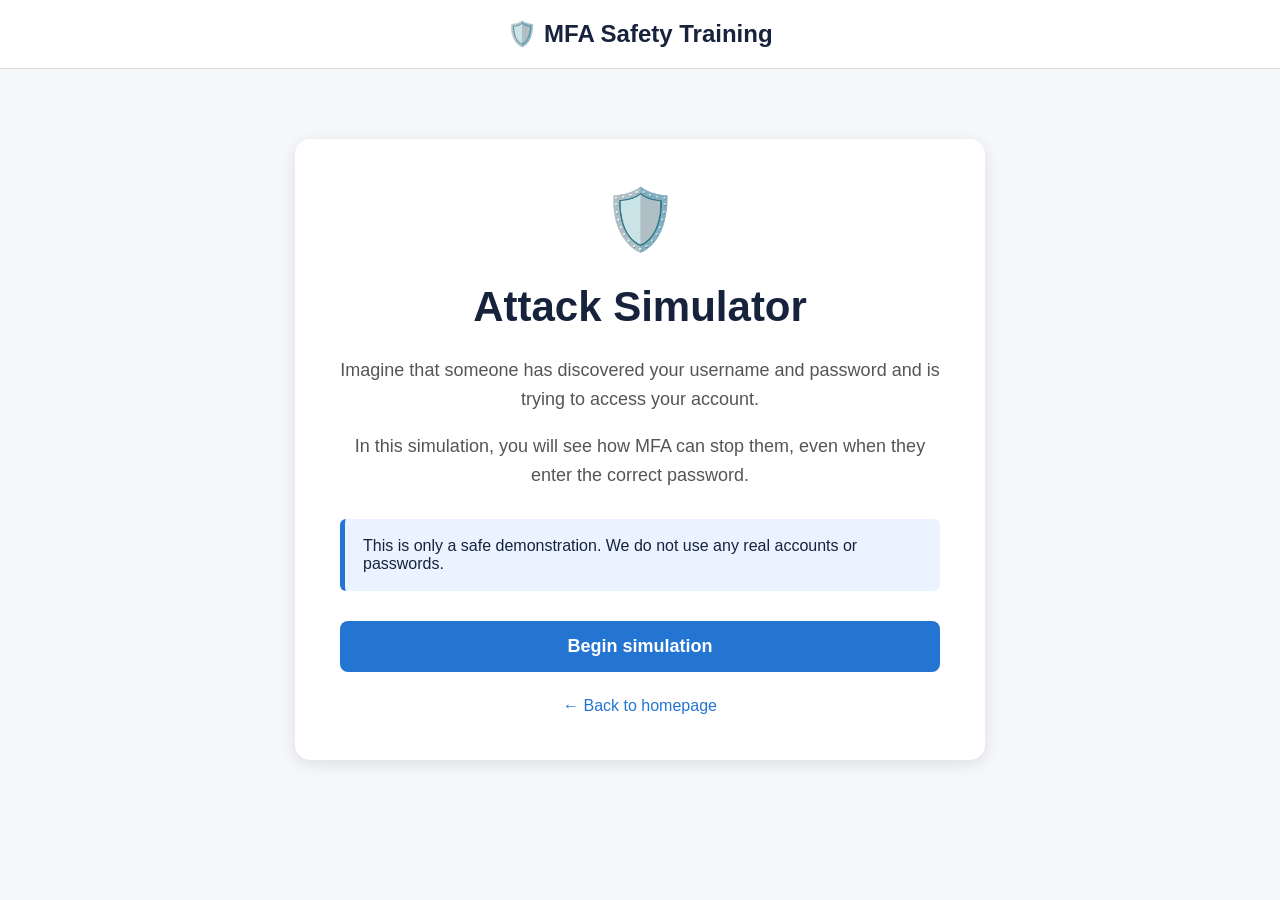
==== attack-info.html @ 6b9312c7 "first draft" ====
<!DOCTYPE html>
<html lang="en">
<head>
    <meta charset="UTF-8">
    <meta name="viewport" content="width=device-width, initial-scale=1.0">
    <title>Attack Simulator Information</title>
    <link rel="stylesheet" href="style.css">
</head>

<body>

<header>
    🛡️ MFA Safety Training
</header>

<main class="info-page">
    <div class="info-box">
        <div class="info-icon">🛡️</div>

<h1>Attack Simulator</h1>

<p>
    Imagine that someone has discovered your username and password and is trying to access your account.
</p>

<p>
    In this simulation, you will see how MFA can stop them, even when they enter the correct password.
</p>

<div class="notice">
    This is only a safe demonstration. We do not use any real accounts or passwords.
</div>

        <a href="attack-simulation.html" class="button">
            Begin simulation
        </a>

        <a href="MFA.html" class="back-link">← Back to homepage</a>
    </div>
</main>

</body>
</html>
---- style.css ----
/* Website colours */

:root {
    --background-color: #f5f7fa;
    --card-color: #ffffff;
    --main-text-color: #17233c;
    --secondary-text-color: #555555;
    --button-color: #2474d2;
    --button-hover-color: #185ba8;
    --button-text-color: #ffffff;
    --border-color: #dddddd;
    --shadow-color: rgba(0, 0, 0, 0.1);
}
body {
    margin: 0;
    font-family: Arial, sans-serif;
    background-color: var(--background-color);
    color: var(--main-text-color);
    text-align: center;
}
header {
    padding: 20px;
    background-color: var(--card-color);
    border-bottom: 1px solid var(--border-color);
    font-size: 24px;
    font-weight: bold;
}
main {
    padding: 70px 20px;
}

h1 {
    margin-bottom: 10px;
    font-size: 42px;
}
.subtitle {
    margin-bottom: 50px;
    color: var(--secondary-text-color);
    font-size: 20px;
}

.simulators {
    display: flex;
    justify-content: center;
    gap: 30px;
    flex-wrap: wrap;
}

.cards {
    display: flex;
    justify-content: center;
    align-items: stretch;
    gap: 30px;
}

.card {
    width: 330px;
    padding: 35px;
    background-color: var(--card-color);
    border-radius: 15px;
    box-shadow: 0 4px 15px var(--shadow-color);
    display: flex;
    flex-direction: column;
}

.card h2 {
    min-height: 60px;
}

.card p {
    min-height: 55px;
}

.button {
    display: block;
    margin-top: 25px;
    padding: 15px;
    background-color: var(--button-color);
    color: var(--button-text-color);
    border-radius: 8px;
    font-size: 18px;
    font-weight: bold;
    text-decoration: none;
}
.button:hover {
    background-color: var(--button-hover-color);
}
.info-page {
    display: flex;
    justify-content: center;
    padding: 70px 20px;
}

.info-box {
    width: 600px;
    padding: 45px;
    background-color: var(--card-color);
    border-radius: 15px;
    box-shadow: 0 4px 15px var(--shadow-color);
    text-align: center;
}

.info-icon {
    font-size: 60px;
}

.info-box h1 {
    color: var(--main-text-color);
    margin-bottom: 25px;
}

.info-box p {
    color: var(--secondary-text-color);
    font-size: 18px;
    line-height: 1.6;
}

.notice {
    margin: 30px 0;
    padding: 18px;
    background-color: #eaf3ff;
    border-left: 5px solid var(--button-color);
    border-radius: 6px;
    text-align: left;
}

.info-box .button {
    margin-top: 25px;
}

.back-link {
    display: block;
    margin-top: 25px;
    color: var(--button-color);
    text-decoration: none;
}

.back-link:hover {
    text-decoration: underline;
}
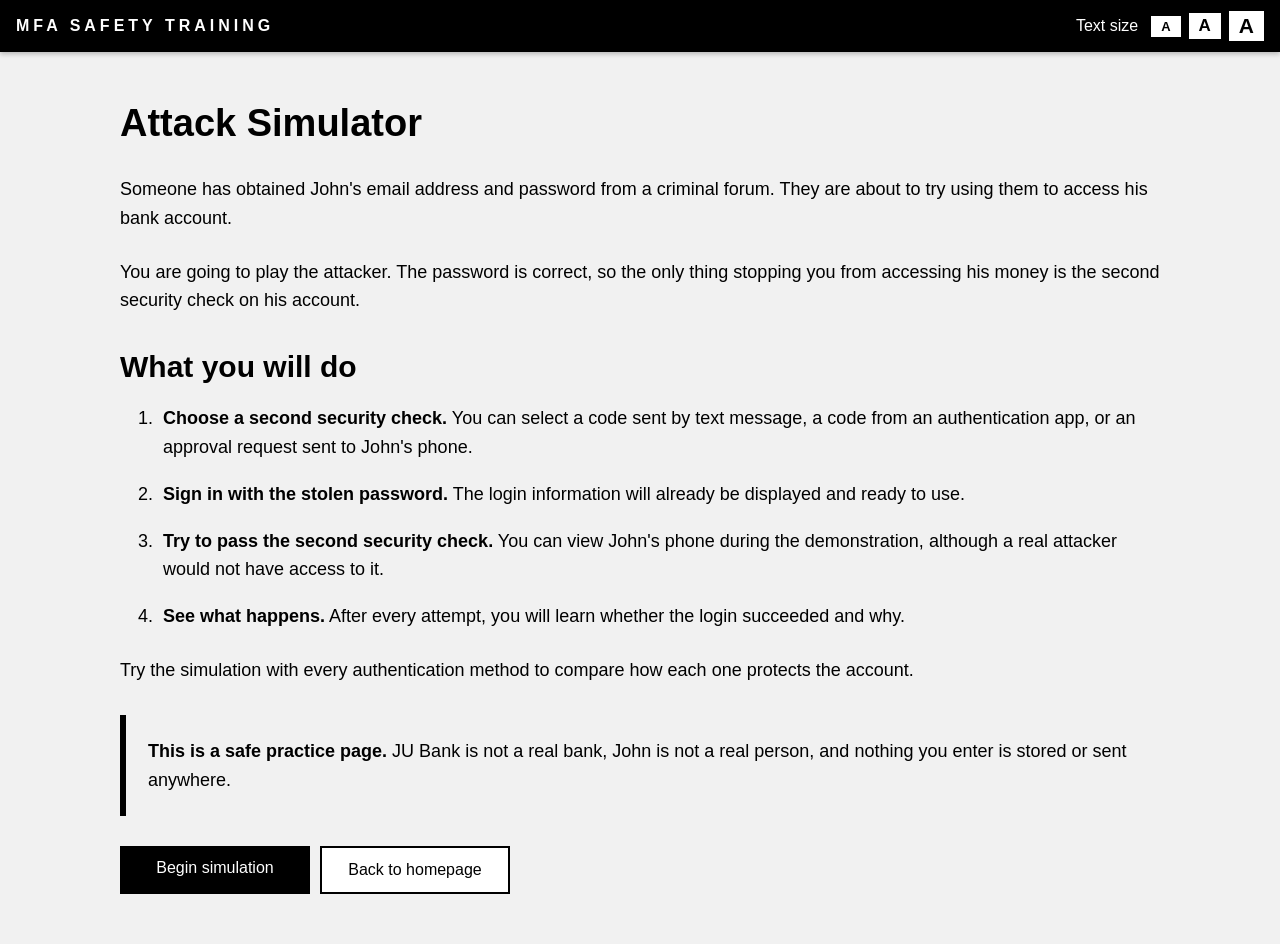
==== commit ec7070da: "second draft" ====
--- a/attack-info.html
+++ b/attack-info.html
@@ -3,41 +3,97 @@
 <head>
     <meta charset="UTF-8">
     <meta name="viewport" content="width=device-width, initial-scale=1.0">
-    <title>Attack Simulator Information</title>
+    <title>Attack Simulator</title>
     <link rel="stylesheet" href="style.css">
 </head>
-
 <body>
 
-<header>
-    🛡️ MFA Safety Training
-</header>
+    <header class="topbar">
+        <div class="website-name">
+            MFA SAFETY TRAINING
+        </div>
+        <div class="text-size">
+            <span>Text size</span>
+            <button type="button"
+                    data-text-scale="1"
+                    aria-label="Normal text">
+                A
+            </button>
+            <button type="button"
+                    data-text-scale="1.25"
+                    aria-label="Large text">
+                A
+            </button>
+            <button type="button"
+                    data-text-scale="1.5"
+                    aria-label="Extra large text">
+                A
+            </button>
+        </div>
+    </header>
 
-<main class="info-page">
-    <div class="info-box">
-        <div class="info-icon">🛡️</div>
+    <main class="info-page tutorial-page">
+        <section class="info-card">
+            <h1>Attack Simulator</h1>
+            <p>
+                Someone has obtained John's email address and password
+                from a criminal forum. They are about to try using them
+                to access his bank account.
+            </p>
 
-<h1>Attack Simulator</h1>
+            <p>
+                You are going to play the attacker. The password is correct,
+                so the only thing stopping you from accessing his money is
+                the second security check on his account.
+            </p>
+            <h2>What you will do</h2>
+            <ol class="tutorial-steps">
+                <li>
+                    <strong>Choose a second security check.</strong>
+                    You can select a code sent by text message, a code from
+                    an authentication app, or an approval request sent to
+                    John's phone.
+                </li>
 
-<p>
-    Imagine that someone has discovered your username and password and is trying to access your account.
-</p>
+                <li>
+                    <strong>Sign in with the stolen password.</strong>
+                    The login information will already be displayed and
+                    ready to use.
+                </li>
 
-<p>
-    In this simulation, you will see how MFA can stop them, even when they enter the correct password.
-</p>
+                <li>
+                    <strong>Try to pass the second security check.</strong>
+                    You can view John's phone during the demonstration,
+                    although a real attacker would not have access to it.
+                </li>
 
-<div class="notice">
-    This is only a safe demonstration. We do not use any real accounts or passwords.
-</div>
-
-        <a href="attack-simulation.html" class="button">
-            Begin simulation
-        </a>
-
-        <a href="MFA.html" class="back-link">← Back to homepage</a>
-    </div>
-</main>
-
+                <li>
+                    <strong>See what happens.</strong>
+                    After every attempt, you will learn whether the login
+                    succeeded and why.
+                </li>
+            </ol>
+            <p>
+                Try the simulation with every authentication method to
+                compare how each one protects the account.
+            </p>
+            <div class="info-message">
+                <strong>This is a safe practice page.</strong>
+                JU Bank is not a real bank, John is not a real person,
+                and nothing you enter is stored or sent anywhere.
+            </div>
+            <div class="info-actions">
+                <a href="attack-simulation.html"
+                   class="info-button">
+                    Begin simulation
+                </a>
+                <a href="MFA.html"
+                   class="info-button back-button">
+                    Back to homepage
+                </a>
+            </div>
+        </section>
+    </main>
+    <script src="accessibility.js"></script>
 </body>
 </html>
--- a/style.css
+++ b/style.css
@@ -1,140 +1,360 @@
-/* Website colours */
-
-:root {
-    --background-color: #f5f7fa;
-    --card-color: #ffffff;
-    --main-text-color: #17233c;
-    --secondary-text-color: #555555;
-    --button-color: #2474d2;
-    --button-hover-color: #185ba8;
-    --button-text-color: #ffffff;
-    --border-color: #dddddd;
-    --shadow-color: rgba(0, 0, 0, 0.1);
-}
+
+* {
+    box-sizing: border-box;
+}
+
+html {
+    font-size: 16px;
+}
+
 body {
     margin: 0;
-    font-family: Arial, sans-serif;
-    background-color: var(--background-color);
-    color: var(--main-text-color);
-    text-align: center;
-}
-header {
-    padding: 20px;
-    background-color: var(--card-color);
-    border-bottom: 1px solid var(--border-color);
+    background-color: #f1f1f1;
+    color: #000000;
+    font-family: Montserrat, Arial, sans-serif;
+}
+.topbar {
+    display: flex;
+    align-items: center;
+    justify-content: space-between;
+    min-height: 52px;
+    padding: 8px 16px;
+    color: #ffffff;
+    background-color: #000000;
+    box-shadow: 0 2px 5px rgba(0, 0, 0, 0.25);
+}
+
+.website-name {
+    font-weight: bold;
+    letter-spacing: 4px;
+}
+
+.text-size {
+    display: flex;
+    align-items: center;
+    gap: 8px;
+}
+
+.text-size span {
+    margin-right: 5px;
+}
+
+.text-size button {
+    padding: 3px 10px;
+    color: #000000;
+    background-color: #ffffff;
+    border: none;
+    font-weight: bold;
+    cursor: pointer;
+}
+
+.text-size button:hover {
+    background-color: #cccccc;
+}
+
+.text-size button[data-text-scale="1"] {
+    font-size: 13px;
+}
+
+.text-size button[data-text-scale="1.25"] {
+    font-size: 17px;
+}
+
+.text-size button[data-text-scale="1.5"] {
+    font-size: 21px;
+}
+
+.landing-page {
+    width: 100%;
+    max-width: 820px;
+    margin: 0 auto;
+    padding: 40px 16px;
+}
+
+.landing-page h1 {
+    margin: 0 0 18px;
+    font-size: 30px;
+}
+
+.landing-introduction {
+    margin: 0 0 25px;
+}
+
+.cards,
+.simulation-cards {
+    display: flex;
+    align-items: stretch;
+    gap: 20px;
+}
+
+.card,
+.simulation-card {
+    display: flex;
+    flex: 1;
+    flex-direction: column;
+    min-width: 0;
+    padding: 24px;
+    background-color: #ffffff;
+    box-shadow:
+        0 2px 5px rgba(0, 0, 0, 0.16),
+        0 2px 10px rgba(0, 0, 0, 0.12);
+}
+
+.icon,
+.card-icon {
+    margin: 0 0 18px;
+    font-size: 56px;
+    line-height: 1;
+    text-align: center;
+}
+
+.card h2,
+.simulation-card h2 {
+    min-height: 58px;
+    margin: 0 0 15px;
     font-size: 24px;
-    font-weight: bold;
-}
-main {
-    padding: 70px 20px;
-}
-
-h1 {
-    margin-bottom: 10px;
-    font-size: 42px;
-}
-.subtitle {
-    margin-bottom: 50px;
-    color: var(--secondary-text-color);
-    font-size: 20px;
-}
-
-.simulators {
-    display: flex;
-    justify-content: center;
-    gap: 30px;
-    flex-wrap: wrap;
-}
-
-.cards {
-    display: flex;
-    justify-content: center;
-    align-items: stretch;
-    gap: 30px;
-}
-
-.card {
-    width: 330px;
+}
+
+.card p,
+.simulation-card p {
+    min-height: 55px;
+    margin: 0 0 25px;
+    line-height: 1.5;
+}
+
+.button,
+.start-button {
+    display: block;
+    width: 100%;
+    margin-top: auto;
+    padding: 11px 16px;
+    color: #ffffff;
+    background-color: #000000;
+    text-align: center;
+    text-decoration: none;
+}
+
+.button:hover,
+.start-button:hover {
+    color: #000000;
+    background-color: #cccccc;
+}
+
+.info-page {
+    width: 100%;
+    max-width: 820px;
+    margin: 0 auto;
+    padding: 45px 20px;
+}
+
+.info-card {
+    max-width: 650px;
+    margin: 0 auto;
     padding: 35px;
-    background-color: var(--card-color);
-    border-radius: 15px;
-    box-shadow: 0 4px 15px var(--shadow-color);
-    display: flex;
-    flex-direction: column;
-}
-
-.card h2 {
-    min-height: 60px;
-}
-
-.card p {
-    min-height: 55px;
-}
-
-.button {
+    background-color: #ffffff;
+    box-shadow:
+        0 2px 5px rgba(0, 0, 0, 0.16),
+        0 2px 10px rgba(0, 0, 0, 0.12);
+}
+
+.info-icon {
+    margin: 0 0 20px;
+    font-size: 56px;
+    line-height: 1;
+    text-align: center;
+}
+
+.info-card h1 {
+    margin: 0 0 25px;
+    font-size: 30px;
+}
+
+.info-card p {
+    margin: 0 0 18px;
+    font-size: 16px;
+    line-height: 1.7;
+}
+
+.info-message {
+    margin: 25px 0;
+    padding: 18px;
+    background-color: #f1f1f1;
+    border-left: 5px solid #000000;
+    line-height: 1.6;
+}
+
+.info-button {
     display: block;
-    margin-top: 25px;
-    padding: 15px;
-    background-color: var(--button-color);
-    color: var(--button-text-color);
-    border-radius: 8px;
-    font-size: 18px;
-    font-weight: bold;
+    width: 100%;
+    margin-top: 16px;
+    padding: 12px;
+    color: #ffffff;
+    background-color: #000000;
+    text-align: center;
     text-decoration: none;
 }
-.button:hover {
-    background-color: var(--button-hover-color);
-}
-.info-page {
-    display: flex;
-    justify-content: center;
-    padding: 70px 20px;
-}
-
-.info-box {
-    width: 600px;
-    padding: 45px;
-    background-color: var(--card-color);
-    border-radius: 15px;
-    box-shadow: 0 4px 15px var(--shadow-color);
-    text-align: center;
-}
-
-.info-icon {
-    font-size: 60px;
-}
-
-.info-box h1 {
-    color: var(--main-text-color);
-    margin-bottom: 25px;
-}
-
-.info-box p {
-    color: var(--secondary-text-color);
+
+.info-button:hover {
+    color: #000000;
+    background-color: #cccccc;
+}
+
+.back-button {
+    color: #000000;
+    background-color: #ffffff;
+    border: 2px solid #000000;
+}
+
+.back-button:hover {
+    color: #ffffff;
+    background-color: #000000;
+}
+
+a:focus-visible,
+button:focus-visible {
+    outline: 3px solid #2474d2;
+    outline-offset: 3px;
+}
+.landing-page {
+    text-align: center;
+}
+
+.card,
+.simulation-card {
+    text-align: center;
+}
+
+.info-card {
+    text-align: center;
+}
+
+.info-message {
+    text-align: center;
+}
+/* Tutorial information-page layout */
+
+.tutorial-page {
+    max-width: 1100px;
+    padding: 50px 30px;
+}
+
+.tutorial-page .info-card {
+    max-width: none;
+    margin: 0;
+    padding: 0;
+    background-color: transparent;
+    box-shadow: none;
+    text-align: left;
+}
+
+.tutorial-page h1 {
+    margin: 0 0 30px;
+    font-size: 38px;
+}
+
+.tutorial-page h2 {
+    margin: 35px 0 20px;
+    font-size: 30px;
+}
+
+.tutorial-page p {
+    margin: 0 0 25px;
     font-size: 18px;
     line-height: 1.6;
 }
 
-.notice {
+.tutorial-steps {
+    margin: 0 0 25px;
+    padding-left: 38px;
+    font-size: 18px;
+    line-height: 1.6;
+}
+
+.tutorial-steps li {
+    margin-bottom: 18px;
+    padding-left: 5px;
+}
+
+.tutorial-page .info-message {
     margin: 30px 0;
-    padding: 18px;
-    background-color: #eaf3ff;
-    border-left: 5px solid var(--button-color);
-    border-radius: 6px;
+    padding: 22px;
+    background-color: #f1f1f1;
+    border-left: 6px solid #000000;
+    font-size: 18px;
+    line-height: 1.6;
     text-align: left;
 }
 
-.info-box .button {
-    margin-top: 25px;
-}
-
-.back-link {
-    display: block;
-    margin-top: 25px;
-    color: var(--button-color);
-    text-decoration: none;
-}
-
-.back-link:hover {
-    text-decoration: underline;
+.info-actions {
+    display: flex;
+    align-items: stretch;
+    gap: 10px;
+}
+
+.info-actions .info-button {
+    width: auto;
+    min-width: 190px;
+    margin: 0;
+    padding: 13px 20px;
+}
+
+@media (max-width: 650px) {
+    .tutorial-page {
+        padding: 30px 20px;
+    }
+
+    .tutorial-page h1 {
+        font-size: 30px;
+    }
+
+    .tutorial-page h2 {
+        font-size: 25px;
+    }
+
+    .info-actions {
+        flex-direction: column;
+    }
+
+    .info-actions .info-button {
+        width: 100%;
+    }
+}
+/* Working text-size controls */
+
+:root {
+    --text-scale: 1;
+}
+
+body {
+    font-size: calc(16px * var(--text-scale));
+}
+
+.tutorial-page h1 {
+    font-size: 2.375em;
+}
+
+.tutorial-page h2 {
+    font-size: 1.875em;
+}
+
+.tutorial-page p {
+    font-size: 1.125em;
+}
+
+.tutorial-steps {
+    font-size: 1.125em;
+}
+
+.tutorial-page .info-message {
+    font-size: 1.125em;
+}
+
+@media (max-width: 650px) {
+    .tutorial-page h1 {
+        font-size: 1.875em;
+    }
+
+    .tutorial-page h2 {
+        font-size: 1.5625em;
+    }
 }
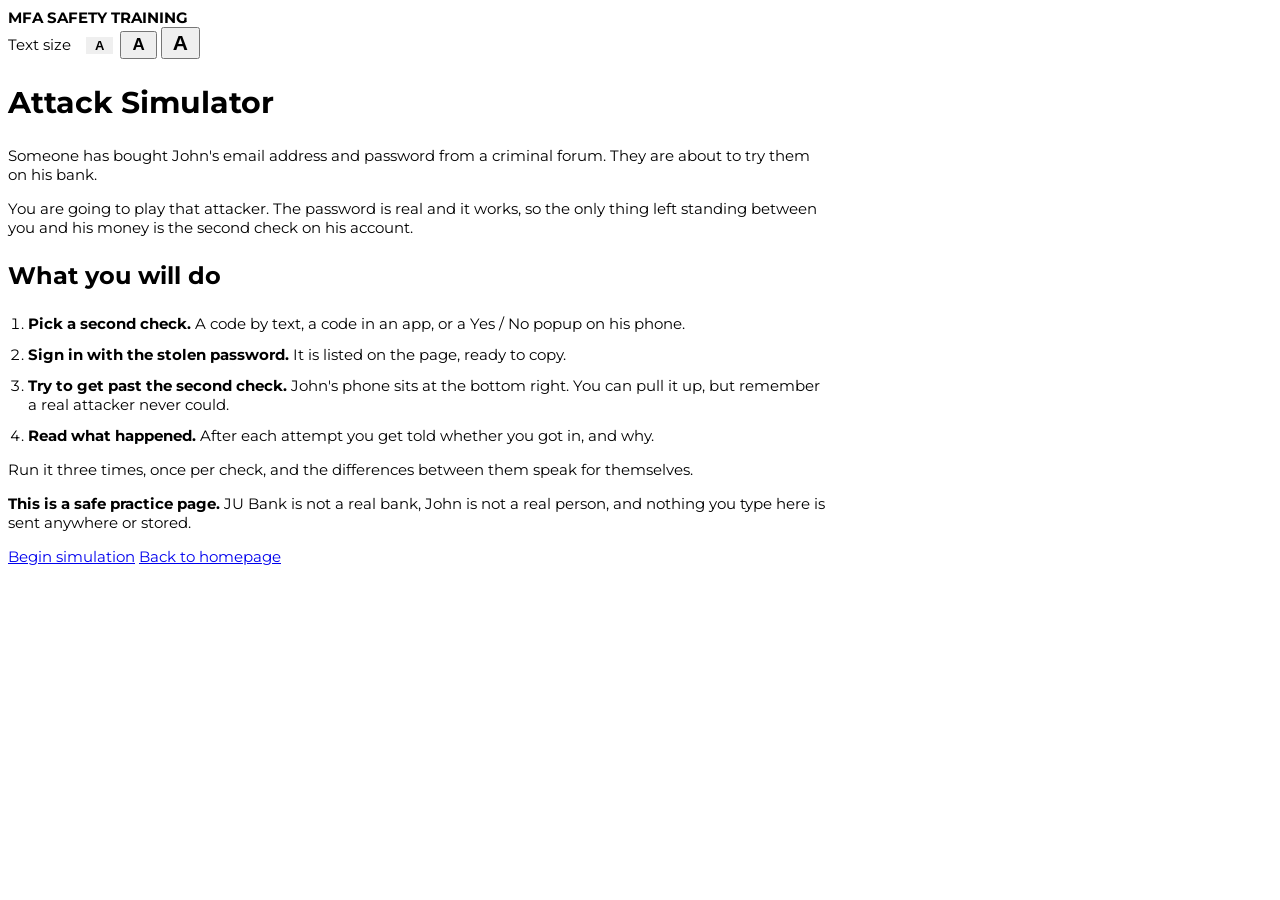
==== commit 601e7906: "add mfa fatigue" ====
--- a/attack-info.html
+++ b/attack-info.html
@@ -1,99 +1,79 @@
 <!DOCTYPE html>
 <html lang="en">
-<head>
+  <head>
     <meta charset="UTF-8">
     <meta name="viewport" content="width=device-width, initial-scale=1.0">
-    <title>Attack Simulator</title>
+    <meta http-equiv="X-UA-Compatible" content="ie=edge">
+    <title>Attack Simulator; before you start</title>
+    <link rel="stylesheet" href="w3.css">
     <link rel="stylesheet" href="style.css">
-</head>
-<body>
+  </head>
+  <body class="w3-light-grey">
+    <div class="w3-bar w3-black w3-card">
+      <span class="w3-bar-item w3-wide"><b>MFA SAFETY TRAINING</b></span>
 
-    <header class="topbar">
-        <div class="website-name">
-            MFA SAFETY TRAINING
-        </div>
-        <div class="text-size">
-            <span>Text size</span>
-            <button type="button"
-                    data-text-scale="1"
-                    aria-label="Normal text">
-                A
-            </button>
-            <button type="button"
-                    data-text-scale="1.25"
-                    aria-label="Large text">
-                A
-            </button>
-            <button type="button"
-                    data-text-scale="1.5"
-                    aria-label="Extra large text">
-                A
-            </button>
-        </div>
-    </header>
+      <div class="w3-bar-item w3-right text-size">
+        <span>Text size</span>
+        <button type="button" class="w3-button w3-white" data-text-scale="1"
+                aria-pressed="true" aria-label="Normal text">A</button>
+        <button type="button" class="w3-button w3-white" data-text-scale="1.25"
+                aria-pressed="false" aria-label="Large text">A</button>
+        <button type="button" class="w3-button w3-white" data-text-scale="1.5"
+                aria-pressed="false" aria-label="Extra large text">A</button>
+      </div>
+    </div>
 
-    <main class="info-page tutorial-page">
-        <section class="info-card">
-            <h1>Attack Simulator</h1>
-            <p>
-                Someone has obtained John's email address and password
-                from a criminal forum. They are about to try using them
-                to access his bank account.
-            </p>
+    <div class="w3-content w3-container w3-padding-32" style="max-width:820px">
+      <h2><b>Attack Simulator</b></h2>
 
-            <p>
-                You are going to play the attacker. The password is correct,
-                so the only thing stopping you from accessing his money is
-                the second security check on his account.
-            </p>
-            <h2>What you will do</h2>
-            <ol class="tutorial-steps">
-                <li>
-                    <strong>Choose a second security check.</strong>
-                    You can select a code sent by text message, a code from
-                    an authentication app, or an approval request sent to
-                    John's phone.
-                </li>
+      <p>
+        Someone has bought John's email address and password from a criminal forum. They are
+        about to try them on his bank.
+      </p>
 
-                <li>
-                    <strong>Sign in with the stolen password.</strong>
-                    The login information will already be displayed and
-                    ready to use.
-                </li>
+      <p>
+        You are going to play that attacker. The password is real and it works, so the only
+        thing left standing between you and his money is the second check on his account.
+      </p>
 
-                <li>
-                    <strong>Try to pass the second security check.</strong>
-                    You can view John's phone during the demonstration,
-                    although a real attacker would not have access to it.
-                </li>
+      <h3><b>What you will do</b></h3>
 
-                <li>
-                    <strong>See what happens.</strong>
-                    After every attempt, you will learn whether the login
-                    succeeded and why.
-                </li>
-            </ol>
-            <p>
-                Try the simulation with every authentication method to
-                compare how each one protects the account.
-            </p>
-            <div class="info-message">
-                <strong>This is a safe practice page.</strong>
-                JU Bank is not a real bank, John is not a real person,
-                and nothing you enter is stored or sent anywhere.
-            </div>
-            <div class="info-actions">
-                <a href="attack-simulation.html"
-                   class="info-button">
-                    Begin simulation
-                </a>
-                <a href="MFA.html"
-                   class="info-button back-button">
-                    Back to homepage
-                </a>
-            </div>
-        </section>
-    </main>
+      <ol class="tutorial-steps">
+        <li>
+          <b>Pick a second check.</b>
+          A code by text, a code in an app, or a Yes / No popup on his phone.
+        </li>
+        <li>
+          <b>Sign in with the stolen password.</b>
+          It is listed on the page, ready to copy.
+        </li>
+        <li>
+          <b>Try to get past the second check.</b>
+          John's phone sits at the bottom right. You can pull it up, but remember a real
+          attacker never could.
+        </li>
+        <li>
+          <b>Read what happened.</b>
+          After each attempt you get told whether you got in, and why.
+        </li>
+      </ol>
+
+      <p>Run it three times, once per check, and the differences between them speak for themselves.</p>
+
+      <div class="w3-panel w3-light-grey w3-leftbar w3-border-black w3-padding">
+        <p>
+          <b>This is a safe practice page.</b>
+          JU Bank is not a real bank, John is not a real person, and nothing you type here is
+          sent anywhere or stored.
+        </p>
+      </div>
+
+      <p>
+        <a class="w3-button w3-black" href="attack-simulator.html">Begin simulation</a>
+        <a class="w3-button w3-white w3-border" href="MFA.html">Back to homepage</a>
+      </p>
+    </div>
+
     <script src="accessibility.js"></script>
-</body>
-</html>+  </body>
+</html>
--- a/style.css
+++ b/style.css
@@ -1,360 +1,736 @@
-
-* {
-    box-sizing: border-box;
-}
-
-html {
-    font-size: 16px;
+@font-face {
+  font-family: "Montserrat";
+  font-style: normal;
+  font-weight: 400 700;
+  font-display: swap;
+  src: url(montserrat-latin.woff2) format("woff2");
+}
+
+body, h1, h2, h3, h4, h5, h6 {
+  font-family: "Montserrat", sans-serif;
+}
+
+.laptop,
+.smartphone {
+  box-sizing: content-box;
+}
+
+.sim-cards {
+  display: flex;
+  gap: 20px;
+  flex-wrap: wrap;
+  margin-top: 24px;
+}
+
+.sim-card {
+  display: flex;
+  flex-direction: column;
+  flex: 1 1 280px;
+}
+
+.sim-card h3 {
+  margin-top: 0;
+}
+
+.sim-card .w3-button {
+  margin-top: auto;
+}
+
+.sim-icon {
+  margin: 0 0 16px;
+  font-size: 56px;
+  line-height: 1;
+  text-align: center;
+}
+
+.tutorial-steps {
+  padding-left: 20px;
+}
+
+.tutorial-steps li {
+  margin-bottom: 12px;
+}
+
+.leaked-creds {
+  display: flex;
+  gap: 40px;
+  flex-wrap: wrap;
+}
+
+.leaked-creds dd {
+  margin: 2px 0 0;
+  font-weight: bold;
+}
+
+.browser {
+  display: flex;
+  flex-direction: column;
+  height: 100%;
+  font-family: system-ui, -apple-system, "Segoe UI", sans-serif;
+  font-size: calc(28px * var(--text-scale));
+}
+
+.browser-bar {
+  display: flex;
+  align-items: center;
+  gap: 16px;
+  padding: 0 32px;
+  height: 84px;
+  background-color: #e4e7ec;
+}
+
+.browser-bar .dot {
+  width: 24px;
+  height: 24px;
+  border-radius: 50%;
+  background-color: #c2c7d0;
+}
+
+.browser-bar .url-bar {
+  flex: 1;
+  margin-left: 24px;
+  padding: 14px 28px;
+  font-size: .857em;
+  color: #5f6368;
+  background-color: white;
+  border-radius: 999px;
+}
+
+.browser-page {
+  flex: 1;
+  overflow-y: auto;
+  background-color: #f2f5f9;
+}
+
+.bank-header {
+  padding: 28px 56px;
+  font-size: 1.214em;
+  font-weight: 700;
+  letter-spacing: .02em;
+  color: white;
+  background-color: #0a4d8c;
+}
+
+.login-card {
+  box-sizing: border-box;
+  width: 22.86em;
+  max-width: 100%;
+  margin: 32px auto;
+  padding: 40px;
+  background-color: white;
+  border-radius: 12px;
+  box-shadow: 0 4px 20px rgba(0, 0, 0, .1);
+}
+
+.login-card h1 {
+  margin: 0 0 28px;
+  font-family: inherit;
+  font-size: 1.429em;
+  font-weight: bold;
+}
+
+.login-card label {
+  display: block;
+  margin-bottom: 10px;
+  font-size: .857em;
+  color: #5a6472;
+}
+
+.login-card input {
+  box-sizing: border-box;
+  width: 100%;
+  margin-bottom: 24px;
+  padding: 16px 20px;
+  font: inherit;
+  border: 2px solid #cfd5df;
+  border-radius: 8px;
+}
+
+.login-card input:focus {
+  border-color: #0a4d8c;
+}
+
+.login-card button {
+  width: 100%;
+  padding: 18px;
+  font: inherit;
+  cursor: pointer;
+  color: white;
+  background-color: #0a4d8c;
+  border: none;
+  border-radius: 8px;
+}
+
+.login-card button:hover {
+  background-color: #0c5ca6;
+}
+
+.login-card .fine-print {
+  margin: 20px 0 0;
+  font-size: .786em;
+  text-align: center;
+  color: #0a4d8c;
+}
+
+[hidden] {
+  display: none !important;
+}
+
+:focus-visible {
+  outline: 3px solid #0a4d8c;
+  outline-offset: 2px;
+}
+
+.laptop :focus-visible {
+  outline-width: 5px;
+}
+
+.form-error {
+  margin: 24px 0 0;
+  color: #a3341f;
+}
+
+.attack-extra {
+  margin-top: 32px;
+  padding-top: 28px;
+  border-top: 2px solid #cfd5df;
+}
+
+.account-owner {
+  margin: 0;
+  font-size: .786em;
+  color: #5a6472;
+}
+
+.account-number {
+  margin: 0 0 24px;
+  font-size: .857em;
+  color: #5a6472;
+}
+
+.account-balance {
+  margin: 0 0 32px;
+  font-size: 2em;
+  font-weight: bold;
+}
+
+.account-actions {
+  display: flex;
+  gap: 16px;
+}
+
+.account-actions button {
+  flex: 1;
+  padding: 18px;
+  font: inherit;
+  cursor: pointer;
+  color: white;
+  background-color: #0a4d8c;
+  border: none;
+  border-radius: 8px;
+}
+
+.account-actions button:hover {
+  background-color: #0c5ca6;
+}
+
+.account-done {
+  margin: 24px 0 0;
+  color: #a3341f;
+}
+
+.form-note {
+  margin: 0 0 32px;
+  color: #5a6472;
+}
+
+.wait-status {
+  margin: 0 0 28px;
+  color: #5a6472;
+}
+
+.match-number {
+  padding: 20px;
+  text-align: center;
+  border: 2px solid #cfd5df;
+}
+
+.match-label {
+  margin: 0;
+  font-size: .714em;
+  letter-spacing: .06em;
+  text-transform: uppercase;
+  color: #5a6472;
+}
+
+.match-value {
+  margin: 8px 0 0;
+  font-size: 2em;
+  font-weight: bold;
+}
+
+.phone {
+  display: flex;
+  flex-direction: column;
+  height: 100%;
+  font-family: system-ui, -apple-system, "Segoe UI", sans-serif;
+  font-size: 20px;
+}
+
+.phone-status {
+  display: flex;
+  justify-content: space-between;
+  padding: 10px 18px;
+  font-size: .8em;
+  color: #5a6472;
+}
+
+.phone-screen {
+  display: flex;
+  flex-direction: column;
+  flex: 1;
+}
+
+.phone-idle {
+  display: flex;
+  flex-direction: column;
+  align-items: center;
+  justify-content: center;
+  flex: 1;
+  color: #5a6472;
+}
+
+.phone-idle p {
+  margin: 0;
+}
+
+.phone-idle .phone-clock {
+  margin-bottom: 6px;
+  font-size: 2.8em;
+  font-weight: 200;
+  color: #3a4250;
+}
+
+.phone-sms {
+  display: flex;
+  flex-direction: column;
+  flex: 1;
+}
+
+.sms-header {
+  padding: 14px 18px;
+  font-weight: 700;
+  text-align: center;
+  border-bottom: 1px solid #dfe3ea;
+}
+
+.sms-thread {
+  flex: 1;
+  padding: 16px;
+  background-color: #f4f5f7;
+}
+
+.sms-bubble {
+  padding: 14px 16px;
+  background-color: white;
+  border-radius: 18px;
+  box-shadow: 0 1px 3px rgba(0, 0, 0, .12);
+}
+
+.sms-bubble p {
+  margin: 0;
+  line-height: 1.4;
+}
+
+.sms-bubble #sms-code {
+  font-weight: 700;
+  letter-spacing: .08em;
+}
+
+.sms-time {
+  display: block;
+  margin-top: 8px;
+  font-size: .75em;
+  color: #5a6472;
+}
+
+.phone-footnote {
+  margin: 20px 0 0;
+  padding: 0 4px;
+  font-size: .75em;
+  line-height: 1.4;
+  text-align: center;
+  color: #5a6472;
+}
+
+.phone-app,
+.phone-push {
+  display: flex;
+  flex-direction: column;
+  flex: 1;
+  padding: 16px;
+  overflow-y: auto;
+  background-color: #f4f5f7;
+}
+
+.sms-thread {
+  overflow-y: auto;
+}
+
+.app-card {
+  padding: 16px;
+  background-color: white;
+  border-radius: 14px;
+}
+
+.app-name {
+  margin: 0;
+  font-size: .75em;
+  color: #5a6472;
+}
+
+.app-code {
+  margin: 8px 0 0;
+  font-size: 2em;
+  font-weight: bold;
+  letter-spacing: .06em;
+}
+
+.app-countdown {
+  height: 6px;
+  margin-top: 12px;
+  background-color: #dfe3ea;
+}
+
+.app-countdown span {
+  display: block;
+  height: 100%;
+  background-color: #0a4d8c;
+}
+
+.app-note {
+  margin: 10px 0 0;
+  font-size: .75em;
+  color: #5a6472;
+}
+
+.push-card {
+  padding: 16px;
+  background-color: white;
+  border-radius: 14px;
+}
+
+.push-from {
+  display: flex;
+  justify-content: space-between;
+  margin: 0;
+  font-size: .75em;
+  font-weight: bold;
+}
+
+.push-from span {
+  font-weight: normal;
+  color: #5a6472;
+}
+
+.push-title {
+  margin: 10px 0 0;
+  font-weight: bold;
+}
+
+.push-sub {
+  margin: 4px 0 0;
+  font-size: .8em;
+  color: #5a6472;
+}
+
+.push-count {
+  margin: 0 0 10px;
+  padding: 6px 10px;
+  font-size: .75em;
+  font-weight: bold;
+  text-align: center;
+  color: #a3341f;
+  background-color: #fdecea;
+}
+
+.number-choices {
+  display: flex;
+  gap: 8px;
+  margin-top: 14px;
+}
+
+.number-choices button {
+  flex: 1;
+  min-height: 60px;
+  font: inherit;
+  font-size: 1.2em;
+  font-weight: bold;
+  cursor: pointer;
+}
+
+.push-facts {
+  margin: 0;
+  padding: 0;
+  list-style: none;
+  font-size: .75em;
+}
+
+.push-facts li {
+  margin-bottom: 5px;
+  padding: 5px 8px;
+  background-color: #f2f4f8;
+}
+
+.push-facts .push-warn {
+  color: #a3341f;
+  background-color: #fdecea;
+}
+
+.push-actions {
+  display: flex;
+  gap: 8px;
+  margin-top: 14px;
+}
+
+.push-actions button {
+  flex: 1;
+  min-height: 60px;
+  padding: 14px 6px;
+  font: inherit;
+  font-size: .85em;
+  cursor: pointer;
+}
+
+/* The two devices side by side */
+.stage {
+  display: flex;
+  gap: 56px;
+  justify-content: center;
+  align-items: flex-start;
+  flex-wrap: wrap;
+  padding: 40px 24px;
+}
+
+.device {
+  display: flex;
+  flex-direction: column;
+  gap: 10px;
+}
+
+.device-label {
+  margin: 0;
+}
+
+.steps {
+  display: flex;
+  align-items: center;
+  gap: 6px;
+  margin: 0;
+}
+
+.step-bar {
+  width: 30px;
+  height: 5px;
+  background-color: #c2c7d0;
+}
+
+.step-bar.on {
+  background-color: #000;
+}
+
+.step-label {
+  margin-left: 10px;
+}
+
+.outcome {
+  max-width: calc(1414px * var(--laptop-scale));
+  margin-top: 24px;
+}
+
+.remember {
+  margin-top: 20px;
+}
+
+.remember .remember-label {
+  margin: 0 0 6px;
+  font-size: 13px;
+}
+
+.remember #outcome-lesson {
+  margin: 0;
+  font-weight: bold;
+}
+
+:root {
+  --laptop-scale: .8;
+  --phone-scale: calc(.8 * min(var(--text-scale), 1.25));
+  --text-scale: 1;
 }
 
 body {
-    margin: 0;
-    background-color: #f1f1f1;
-    color: #000000;
-    font-family: Montserrat, Arial, sans-serif;
-}
-.topbar {
-    display: flex;
-    align-items: center;
-    justify-content: space-between;
-    min-height: 52px;
-    padding: 8px 16px;
-    color: #ffffff;
-    background-color: #000000;
-    box-shadow: 0 2px 5px rgba(0, 0, 0, 0.25);
-}
-
-.website-name {
-    font-weight: bold;
-    letter-spacing: 4px;
+  font-size: calc(15px * var(--text-scale));
+}
+
+.w3-content h2 {
+  font-size: calc(30px * var(--text-scale));
+}
+
+.w3-content h3,
+.outcome h3 {
+  font-size: calc(24px * var(--text-scale));
+}
+
+.w3-content .w3-button,
+.outcome .w3-button {
+  font-size: calc(15px * var(--text-scale));
 }
 
 .text-size {
-    display: flex;
-    align-items: center;
-    gap: 8px;
+  padding: 0;
 }
 
 .text-size span {
-    margin-right: 5px;
+  margin-right: 8px;
 }
 
 .text-size button {
-    padding: 3px 10px;
-    color: #000000;
-    background-color: #ffffff;
-    border: none;
-    font-weight: bold;
-    cursor: pointer;
-}
-
-.text-size button:hover {
-    background-color: #cccccc;
+  padding: 2px 10px;
+  font-weight: bold;
 }
 
 .text-size button[data-text-scale="1"] {
-    font-size: 13px;
+  font-size: 13px;
 }
 
 .text-size button[data-text-scale="1.25"] {
-    font-size: 17px;
+  font-size: 17px;
 }
 
 .text-size button[data-text-scale="1.5"] {
-    font-size: 21px;
-}
-
-.landing-page {
-    width: 100%;
-    max-width: 820px;
-    margin: 0 auto;
-    padding: 40px 16px;
-}
-
-.landing-page h1 {
-    margin: 0 0 18px;
-    font-size: 30px;
-}
-
-.landing-introduction {
-    margin: 0 0 25px;
-}
-
-.cards,
-.simulation-cards {
-    display: flex;
-    align-items: stretch;
-    gap: 20px;
-}
-
-.card,
-.simulation-card {
-    display: flex;
-    flex: 1;
-    flex-direction: column;
-    min-width: 0;
-    padding: 24px;
-    background-color: #ffffff;
-    box-shadow:
-        0 2px 5px rgba(0, 0, 0, 0.16),
-        0 2px 10px rgba(0, 0, 0, 0.12);
-}
-
-.icon,
-.card-icon {
-    margin: 0 0 18px;
-    font-size: 56px;
-    line-height: 1;
-    text-align: center;
-}
-
-.card h2,
-.simulation-card h2 {
-    min-height: 58px;
-    margin: 0 0 15px;
-    font-size: 24px;
-}
-
-.card p,
-.simulation-card p {
-    min-height: 55px;
-    margin: 0 0 25px;
-    line-height: 1.5;
-}
-
-.button,
-.start-button {
-    display: block;
-    width: 100%;
-    margin-top: auto;
-    padding: 11px 16px;
-    color: #ffffff;
-    background-color: #000000;
-    text-align: center;
-    text-decoration: none;
-}
-
-.button:hover,
-.start-button:hover {
-    color: #000000;
-    background-color: #cccccc;
-}
-
-.info-page {
-    width: 100%;
-    max-width: 820px;
-    margin: 0 auto;
-    padding: 45px 20px;
-}
-
-.info-card {
-    max-width: 650px;
-    margin: 0 auto;
-    padding: 35px;
-    background-color: #ffffff;
-    box-shadow:
-        0 2px 5px rgba(0, 0, 0, 0.16),
-        0 2px 10px rgba(0, 0, 0, 0.12);
-}
-
-.info-icon {
-    margin: 0 0 20px;
-    font-size: 56px;
-    line-height: 1;
-    text-align: center;
-}
-
-.info-card h1 {
-    margin: 0 0 25px;
-    font-size: 30px;
-}
-
-.info-card p {
-    margin: 0 0 18px;
-    font-size: 16px;
-    line-height: 1.7;
-}
-
-.info-message {
-    margin: 25px 0;
-    padding: 18px;
-    background-color: #f1f1f1;
-    border-left: 5px solid #000000;
-    line-height: 1.6;
-}
-
-.info-button {
-    display: block;
-    width: 100%;
-    margin-top: 16px;
-    padding: 12px;
-    color: #ffffff;
-    background-color: #000000;
-    text-align: center;
-    text-decoration: none;
-}
-
-.info-button:hover {
-    color: #000000;
-    background-color: #cccccc;
-}
-
-.back-button {
-    color: #000000;
-    background-color: #ffffff;
-    border: 2px solid #000000;
-}
-
-.back-button:hover {
-    color: #ffffff;
-    background-color: #000000;
-}
-
-a:focus-visible,
-button:focus-visible {
-    outline: 3px solid #2474d2;
-    outline-offset: 3px;
-}
-.landing-page {
-    text-align: center;
-}
-
-.card,
-.simulation-card {
-    text-align: center;
-}
-
-.info-card {
-    text-align: center;
-}
-
-.info-message {
-    text-align: center;
-}
-/* Tutorial information-page layout */
-
-.tutorial-page {
-    max-width: 1100px;
-    padding: 50px 30px;
-}
-
-.tutorial-page .info-card {
-    max-width: none;
-    margin: 0;
-    padding: 0;
-    background-color: transparent;
-    box-shadow: none;
-    text-align: left;
-}
-
-.tutorial-page h1 {
-    margin: 0 0 30px;
-    font-size: 38px;
-}
-
-.tutorial-page h2 {
-    margin: 35px 0 20px;
-    font-size: 30px;
-}
-
-.tutorial-page p {
-    margin: 0 0 25px;
-    font-size: 18px;
-    line-height: 1.6;
-}
-
-.tutorial-steps {
-    margin: 0 0 25px;
-    padding-left: 38px;
-    font-size: 18px;
-    line-height: 1.6;
-}
-
-.tutorial-steps li {
-    margin-bottom: 18px;
-    padding-left: 5px;
-}
-
-.tutorial-page .info-message {
-    margin: 30px 0;
-    padding: 22px;
-    background-color: #f1f1f1;
-    border-left: 6px solid #000000;
-    font-size: 18px;
-    line-height: 1.6;
-    text-align: left;
-}
-
-.info-actions {
-    display: flex;
-    align-items: stretch;
-    gap: 10px;
-}
-
-.info-actions .info-button {
-    width: auto;
-    min-width: 190px;
-    margin: 0;
-    padding: 13px 20px;
-}
-
-@media (max-width: 650px) {
-    .tutorial-page {
-        padding: 30px 20px;
-    }
-
-    .tutorial-page h1 {
-        font-size: 30px;
-    }
-
-    .tutorial-page h2 {
-        font-size: 25px;
-    }
-
-    .info-actions {
-        flex-direction: column;
-    }
-
-    .info-actions .info-button {
-        width: 100%;
-    }
-}
-/* Working text-size controls */
-
-:root {
-    --text-scale: 1;
-}
-
-body {
-    font-size: calc(16px * var(--text-scale));
-}
-
-.tutorial-page h1 {
-    font-size: 2.375em;
-}
-
-.tutorial-page h2 {
-    font-size: 1.875em;
-}
-
-.tutorial-page p {
-    font-size: 1.125em;
-}
-
-.tutorial-steps {
-    font-size: 1.125em;
-}
-
-.tutorial-page .info-message {
-    font-size: 1.125em;
-}
-
-@media (max-width: 650px) {
-    .tutorial-page h1 {
-        font-size: 1.875em;
-    }
-
-    .tutorial-page h2 {
-        font-size: 1.5625em;
-    }
-}+  font-size: 21px;
+}
+
+.text-size button[aria-pressed="true"] {
+  outline: 3px solid white;
+  outline-offset: -3px;
+}
+
+.device-frame--laptop {
+  width: calc(1414px * var(--laptop-scale));
+  height: calc(904px * var(--laptop-scale));
+}
+
+.device-frame--phone {
+  width: calc(392px * var(--phone-scale));
+  height: calc(760px * var(--phone-scale) + 48px);
+}
+
+.phone-dock {
+  position: fixed;
+  right: 28px;
+  bottom: 0;
+  z-index: 20;
+  width: calc(392px * var(--phone-scale));
+  transform: translateY(calc(100% - 52px));
+  transition: transform .35s ease;
+}
+
+.phone-dock.up {
+  transform: translateY(0);
+}
+
+.phone-toggle {
+  min-height: 52px;
+  white-space: normal;
+}
+
+@media (prefers-reduced-motion: reduce) {
+  .phone-dock {
+    transition: none;
+  }
+}
+
+/*
+* From https://www.w3schools.com/HOWTO/howto_css_devices.asp
+*/
+
+/* The device with borders */
+.smartphone {
+  position: relative;
+  width: 360px;
+  height: 640px;
+  margin: 0;
+  border: 16px black solid;
+  border-top-width: 60px;
+  border-bottom-width: 60px;
+  border-radius: 36px;
+  -webkit-transform-origin: 0 0;
+  transform-origin: 0 0;
+  -webkit-transform: scale(var(--phone-scale));
+  transform: scale(var(--phone-scale));
+}
+
+/* The horizontal line on the top of the device */
+.smartphone:before {
+  content: '';
+  display: block;
+  width: 60px;
+  height: 5px;
+  position: absolute;
+  top: -30px;
+  left: 50%;
+  transform: translate(-50%, -50%);
+  background: #333;
+  border-radius: 10px;
+}
+
+/* The circle on the bottom of the device */
+.smartphone:after {
+  content: '';
+  display: block;
+  width: 35px;
+  height: 35px;
+  position: absolute;
+  left: 50%;
+  bottom: -65px;
+  transform: translate(-50%, -50%);
+  background: #333;
+  border-radius: 50%;
+}
+
+/* The screen (or content) of the device */
+.smartphone .content {
+  width: 360px;
+  height: 640px;
+  background: white;
+}
+
+/* The laptop with borders */
+.laptop {
+  -webkit-transform-origin: 0 0;
+  transform-origin: 0 0;
+  -webkit-transform: scale(var(--laptop-scale));
+  transform: scale(var(--laptop-scale));
+  position: relative;
+  width: 1366px;
+  height: 800px;
+  border-radius: 6px;
+  border-style: solid;
+  border-color: black;
+  border-width: 24px 24px 80px;
+  background-color: black;
+}
+
+/* The screen (or content) of the device */
+.laptop .content {
+  width: 1366px;
+  height: 800px;
+  overflow: hidden;
+  border: none;
+  background-color: white;
+}
+
+/*
+* End of code from https://www.w3schools.com/HOWTO/howto_css_devices.asp
+*/
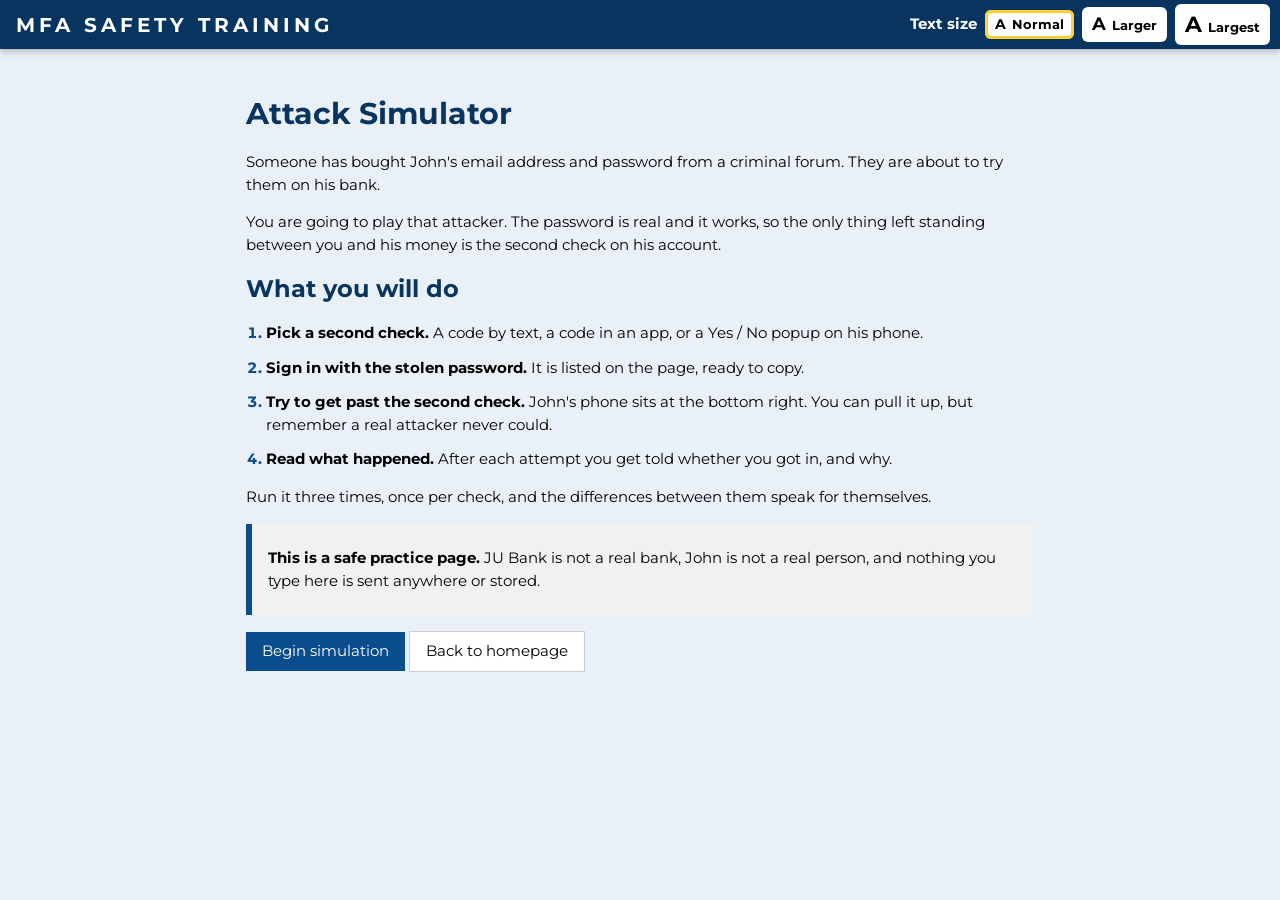
==== commit a562c0c9: "rework the auth request sim and clarify the text size control The attacker device is gone. The user " ====
--- a/attack-info.html
+++ b/attack-info.html
@@ -13,13 +13,22 @@
       <span class="w3-bar-item w3-wide"><b>MFA SAFETY TRAINING</b></span>
 
       <div class="w3-bar-item w3-right text-size">
-        <span>Text size</span>
+        <span class="text-size-label">Text size</span>
         <button type="button" class="w3-button w3-white" data-text-scale="1"
-                aria-pressed="true" aria-label="Normal text">A</button>
+                aria-pressed="true" aria-label="Normal text size">
+          <span class="text-size-letter" aria-hidden="true">A</span>
+          <span class="text-size-name">Normal</span>
+        </button>
         <button type="button" class="w3-button w3-white" data-text-scale="1.25"
-                aria-pressed="false" aria-label="Large text">A</button>
+                aria-pressed="false" aria-label="Larger text size">
+          <span class="text-size-letter" aria-hidden="true">A</span>
+          <span class="text-size-name">Larger</span>
+        </button>
         <button type="button" class="w3-button w3-white" data-text-scale="1.5"
-                aria-pressed="false" aria-label="Extra large text">A</button>
+                aria-pressed="false" aria-label="Largest text size">
+          <span class="text-size-letter" aria-hidden="true">A</span>
+          <span class="text-size-name">Largest</span>
+        </button>
       </div>
     </div>
 
@@ -70,7 +79,7 @@
 
       <p>
         <a class="w3-button w3-black" href="attack-simulator.html">Begin simulation</a>
-        <a class="w3-button w3-white w3-border" href="MFA.html">Back to homepage</a>
+        <a class="w3-button w3-white w3-border" href="index.html">Back to homepage</a>
       </p>
     </div>
 
--- a/style.css
+++ b/style.css
@@ -26,6 +26,11 @@
   display: flex;
   flex-direction: column;
   flex: 1 1 280px;
+  border-top: 6px solid var(--accent);
+}
+
+.sim-card:nth-child(2) {
+  border-top-color: var(--good);
 }
 
 .sim-card h3 {
@@ -49,6 +54,11 @@
 
 .tutorial-steps li {
   margin-bottom: 12px;
+}
+
+.tutorial-steps li::marker {
+  color: var(--accent);
+  font-weight: 700;
 }
 
 .leaked-creds {
@@ -536,7 +546,7 @@
 }
 
 .step-bar.on {
-  background-color: #000;
+  background-color: var(--accent);
 }
 
 .step-label {
@@ -566,10 +576,37 @@
   --laptop-scale: .8;
   --phone-scale: calc(.8 * min(var(--text-scale), 1.25));
   --text-scale: 1;
+  --ink: #15233a;
+  --accent: #0a4d8c;
+  --accent-dark: #07355f;
+  --good: #1e8e3e;
+  --bad: #c0392b;
+  --page: #eaf0f7;
 }
 
 body {
   font-size: calc(15px * var(--text-scale));
+  color: var(--ink);
+}
+
+body.w3-light-grey {
+  background-color: var(--page) !important;
+}
+
+.w3-leftbar.w3-border-black {
+  border-left-color: var(--accent) !important;
+}
+
+.w3-button.w3-black {
+  background-color: var(--accent) !important;
+}
+
+.w3-button.w3-black:hover {
+  background-color: var(--accent-dark) !important;
+}
+
+h2, h3 {
+  color: var(--accent-dark);
 }
 
 .w3-content h2 {
@@ -581,38 +618,65 @@
   font-size: calc(24px * var(--text-scale));
 }
 
+.outcome h3 {
+  color: inherit;
+}
+
 .w3-content .w3-button,
 .outcome .w3-button {
   font-size: calc(15px * var(--text-scale));
 }
 
-.text-size {
-  padding: 0;
-}
-
-.text-size span {
-  margin-right: 8px;
+.w3-bar.w3-black {
+  background-color: var(--accent-dark) !important;
+  display: flex;
+  align-items: center;
+  flex-wrap: wrap;
+}
+
+.w3-bar.w3-black .w3-bar-item:first-child {
+  font-size: calc(20px * var(--text-scale));
+}
+
+.w3-bar .text-size {
+  margin-left: auto;
+  display: flex;
+  align-items: center;
+  gap: 8px;
+  padding: 4px 10px;
+}
+
+.text-size-label {
+  font-weight: 700;
 }
 
 .text-size button {
-  padding: 2px 10px;
-  font-weight: bold;
-}
-
-.text-size button[data-text-scale="1"] {
+  display: flex;
+  align-items: baseline;
+  gap: 6px;
+  padding: 4px 10px;
+  font-weight: 700;
+  border-radius: 6px;
+}
+
+.text-size-name {
   font-size: 13px;
 }
 
-.text-size button[data-text-scale="1.25"] {
-  font-size: 17px;
-}
-
-.text-size button[data-text-scale="1.5"] {
-  font-size: 21px;
+.text-size button[data-text-scale="1"] .text-size-letter {
+  font-size: 14px;
+}
+
+.text-size button[data-text-scale="1.25"] .text-size-letter {
+  font-size: 18px;
+}
+
+.text-size button[data-text-scale="1.5"] .text-size-letter {
+  font-size: 22px;
 }
 
 .text-size button[aria-pressed="true"] {
-  outline: 3px solid white;
+  outline: 3px solid #ffcf33;
   outline-offset: -3px;
 }
 
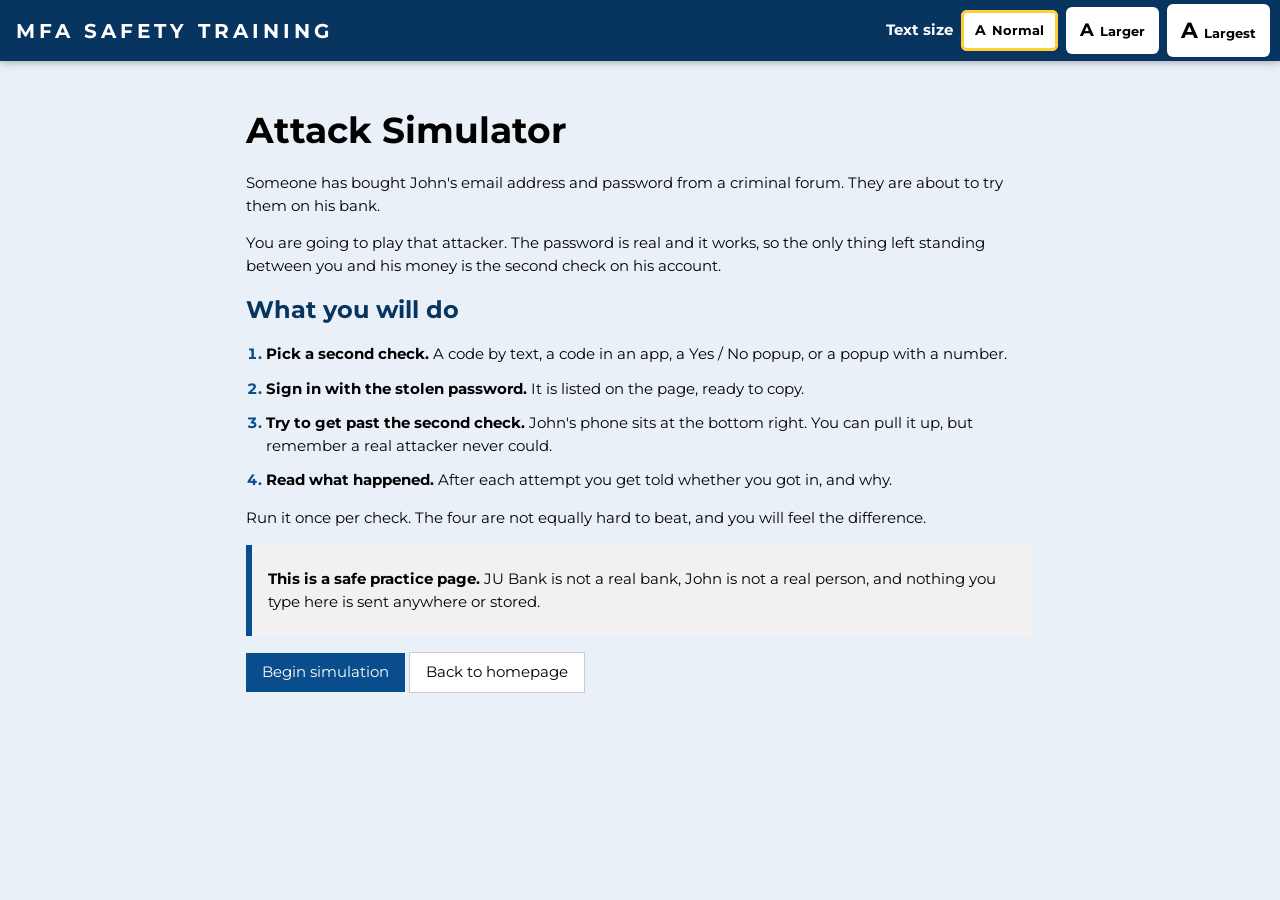
==== commit c12936ae: "accessibility pass, and teach the attack that actually works The keyboard hole: the phone dock is pa" ====
--- a/attack-info.html
+++ b/attack-info.html
@@ -7,9 +7,18 @@
     <title>Attack Simulator; before you start</title>
     <link rel="stylesheet" href="w3.css">
     <link rel="stylesheet" href="style.css">
+    <meta name="description" content="Before you start: you play the attacker with a stolen password and meet the second check.">
+    <script>
+      try {
+        var saved = localStorage.getItem("mfa-text-scale");
+        if (saved) document.documentElement.style.setProperty("--text-scale", saved);
+      } catch (e) {}
+    </script>
   </head>
   <body class="w3-light-grey">
-    <div class="w3-bar w3-black w3-card">
+    <a class="skip-link" href="#main">Skip to the briefing</a>
+
+    <header class="w3-bar w3-black w3-card">
       <span class="w3-bar-item w3-wide"><b>MFA SAFETY TRAINING</b></span>
 
       <div class="w3-bar-item w3-right text-size">
@@ -30,10 +39,10 @@
           <span class="text-size-name">Largest</span>
         </button>
       </div>
-    </div>
+    </header>
 
-    <div class="w3-content w3-container w3-padding-32" style="max-width:820px">
-      <h2><b>Attack Simulator</b></h2>
+    <main id="main" class="w3-content w3-container w3-padding-32" style="max-width:820px">
+      <h1><b>Attack Simulator</b></h1>
 
       <p>
         Someone has bought John's email address and password from a criminal forum. They are
@@ -50,7 +59,7 @@
       <ol class="tutorial-steps">
         <li>
           <b>Pick a second check.</b>
-          A code by text, a code in an app, or a Yes / No popup on his phone.
+          A code by text, a code in an app, a Yes / No popup, or a popup with a number.
         </li>
         <li>
           <b>Sign in with the stolen password.</b>
@@ -67,7 +76,7 @@
         </li>
       </ol>
 
-      <p>Run it three times, once per check, and the differences between them speak for themselves.</p>
+      <p>Run it once per check. The four are not equally hard to beat, and you will feel the difference.</p>
 
       <div class="w3-panel w3-light-grey w3-leftbar w3-border-black w3-padding">
         <p>
@@ -81,7 +90,8 @@
         <a class="w3-button w3-black" href="attack-simulator.html">Begin simulation</a>
         <a class="w3-button w3-white w3-border" href="index.html">Back to homepage</a>
       </p>
-    </div>
+
+    </main>
 
     <script src="accessibility.js"></script>
   </body>
--- a/style.css
+++ b/style.css
@@ -13,6 +13,35 @@
 .laptop,
 .smartphone {
   box-sizing: content-box;
+}
+
+.skip-link {
+  position: absolute;
+  left: -9999px;
+  top: 0;
+  z-index: 50;
+  padding: 12px 20px;
+  background: #fff;
+  color: var(--accent-dark);
+  font-weight: 700;
+}
+
+.skip-link:focus {
+  left: 0;
+}
+
+.picker-label {
+  margin: 24px 0 0;
+  font-size: calc(20px * var(--text-scale));
+}
+
+.mfa-picker button[aria-pressed="true"] {
+  box-shadow: inset 0 0 0 3px var(--accent-dark);
+}
+
+.mfa-picker button[aria-pressed="true"]::before {
+  content: "\2713\00a0";
+  font-weight: 700;
 }
 
 .sim-cards {
@@ -132,7 +161,8 @@
   box-shadow: 0 4px 20px rgba(0, 0, 0, .1);
 }
 
-.login-card h1 {
+.login-card h1,
+.login-card h2 {
   margin: 0 0 28px;
   font-family: inherit;
   font-size: 1.429em;
@@ -187,8 +217,9 @@
 }
 
 :focus-visible {
-  outline: 3px solid #0a4d8c;
+  outline: 3px solid var(--accent-dark);
   outline-offset: 2px;
+  box-shadow: 0 0 0 2px #fff;
 }
 
 .laptop :focus-visible {
@@ -574,12 +605,12 @@
 
 :root {
   --laptop-scale: .8;
-  --phone-scale: calc(.8 * min(var(--text-scale), 1.25));
+  --phone-scale: min(calc(.8 * var(--text-scale)), calc((100vw - 56px) / 392), calc((100vh - 110px) / 808));
   --text-scale: 1;
   --ink: #15233a;
   --accent: #0a4d8c;
   --accent-dark: #07355f;
-  --good: #1e8e3e;
+  --good: #19742f;
   --bad: #c0392b;
   --page: #eaf0f7;
 }
@@ -589,6 +620,10 @@
   color: var(--ink);
 }
 
+body:has(.phone-dock) {
+  padding-bottom: 64px;
+}
+
 body.w3-light-grey {
   background-color: var(--page) !important;
 }
@@ -654,7 +689,7 @@
   display: flex;
   align-items: baseline;
   gap: 6px;
-  padding: 4px 10px;
+  padding: 10px 14px;
   font-weight: 700;
   border-radius: 6px;
 }
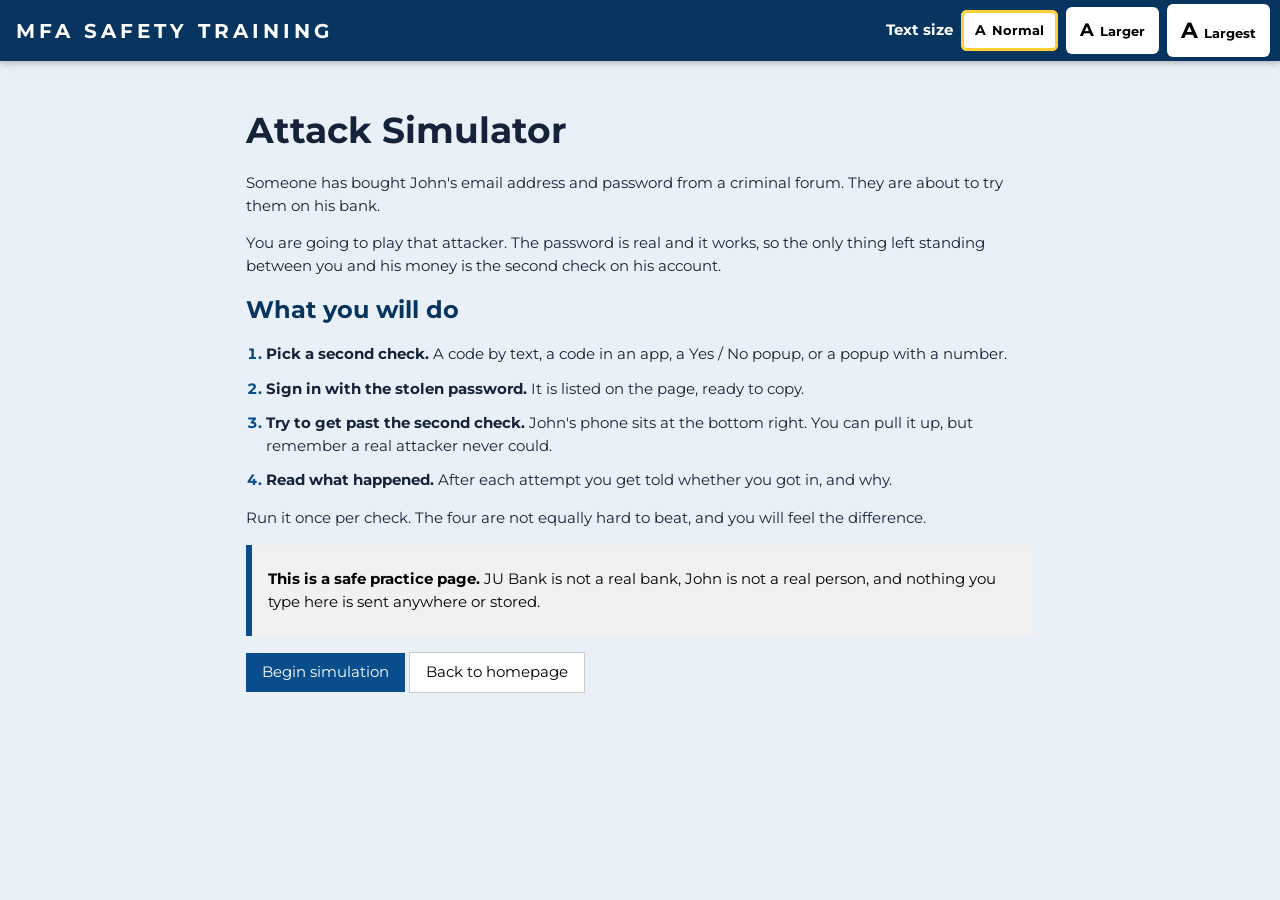
==== commit 02f691a8: "split the shared chrome out of the two simulators The two simulators grew on separate branches and w" ====
--- a/attack-info.html
+++ b/attack-info.html
@@ -3,42 +3,19 @@
   <head>
     <meta charset="UTF-8">
     <meta name="viewport" content="width=device-width, initial-scale=1.0">
-    <meta http-equiv="X-UA-Compatible" content="ie=edge">
     <title>Attack Simulator; before you start</title>
     <link rel="stylesheet" href="w3.css">
-    <link rel="stylesheet" href="style.css">
+    <link rel="stylesheet" href="base.css">
     <meta name="description" content="Before you start: you play the attacker with a stolen password and meet the second check.">
-    <script>
-      try {
-        var saved = localStorage.getItem("mfa-text-scale");
-        if (saved) document.documentElement.style.setProperty("--text-scale", saved);
-      } catch (e) {}
-    </script>
+    <script src="accessibility.js"></script>
   </head>
-  <body class="w3-light-grey">
+  <body>
     <a class="skip-link" href="#main">Skip to the briefing</a>
 
     <header class="w3-bar w3-black w3-card">
       <span class="w3-bar-item w3-wide"><b>MFA SAFETY TRAINING</b></span>
 
-      <div class="w3-bar-item w3-right text-size">
-        <span class="text-size-label">Text size</span>
-        <button type="button" class="w3-button w3-white" data-text-scale="1"
-                aria-pressed="true" aria-label="Normal text size">
-          <span class="text-size-letter" aria-hidden="true">A</span>
-          <span class="text-size-name">Normal</span>
-        </button>
-        <button type="button" class="w3-button w3-white" data-text-scale="1.25"
-                aria-pressed="false" aria-label="Larger text size">
-          <span class="text-size-letter" aria-hidden="true">A</span>
-          <span class="text-size-name">Larger</span>
-        </button>
-        <button type="button" class="w3-button w3-white" data-text-scale="1.5"
-                aria-pressed="false" aria-label="Largest text size">
-          <span class="text-size-letter" aria-hidden="true">A</span>
-          <span class="text-size-name">Largest</span>
-        </button>
-      </div>
+      <div class="w3-bar-item w3-right text-size" data-text-size></div>
     </header>
 
     <main id="main" class="w3-content w3-container w3-padding-32" style="max-width:820px">
@@ -93,6 +70,5 @@
 
     </main>
 
-    <script src="accessibility.js"></script>
   </body>
 </html>
--- a/base.css
+++ b/base.css
@@ -0,0 +1,183 @@
+@font-face {
+  font-family: "Montserrat";
+  font-style: normal;
+  font-weight: 400 700;
+  font-display: swap;
+  src: url(montserrat-latin.woff2) format("woff2");
+}
+
+:root {
+  --text-scale: 1;
+  --ink: #15233a;
+  --accent: #0a4d8c;
+  --accent-dark: #07355f;
+  --surface: #ffffff;
+  --page: #eaf0f7;
+  --good: #19742f;
+  --bad: #c0392b;
+  --warn: #7a5f00;
+}
+
+body, h1, h2, h3, h4, h5, h6 {
+  font-family: "Montserrat", sans-serif;
+}
+
+body {
+  margin: 0;
+  font-size: calc(15px * var(--text-scale));
+  color: var(--ink);
+  background-color: var(--page);
+}
+
+[hidden],
+.hidden {
+  display: none !important;
+}
+
+:focus-visible {
+  outline: 3px solid var(--accent-dark);
+  outline-offset: 2px;
+  box-shadow: 0 0 0 2px #fff;
+}
+
+.skip-link {
+  position: absolute;
+  left: -9999px;
+  top: 0;
+  z-index: 50;
+  padding: 12px 20px;
+  background: var(--surface);
+  color: var(--accent-dark);
+  font-weight: 700;
+}
+
+.skip-link:focus {
+  left: 0;
+}
+
+.w3-bar.w3-black {
+  background-color: var(--accent-dark) !important;
+  display: flex;
+  align-items: center;
+  flex-wrap: wrap;
+}
+
+.w3-bar.w3-black .w3-bar-item:first-child {
+  font-size: calc(20px * var(--text-scale));
+}
+
+.w3-bar .text-size {
+  margin-left: auto;
+  display: flex;
+  align-items: center;
+  gap: 8px;
+  padding: 4px 10px;
+}
+
+.text-size-label {
+  font-weight: 700;
+}
+
+.text-size button {
+  display: flex;
+  align-items: baseline;
+  gap: 6px;
+  padding: 10px 14px;
+  font-weight: 700;
+  border-radius: 6px;
+}
+
+.text-size-name {
+  font-size: 13px;
+}
+
+.text-size button[data-text-scale="1"] .text-size-letter {
+  font-size: 14px;
+}
+
+.text-size button[data-text-scale="1.25"] .text-size-letter {
+  font-size: 18px;
+}
+
+.text-size button[data-text-scale="1.5"] .text-size-letter {
+  font-size: 22px;
+}
+
+.text-size button[aria-pressed="true"] {
+  outline: 3px solid #ffcf33;
+  outline-offset: -3px;
+}
+
+h2, h3 {
+  color: var(--accent-dark);
+}
+
+.w3-content h2 {
+  font-size: calc(30px * var(--text-scale));
+}
+
+.w3-content h3 {
+  font-size: calc(24px * var(--text-scale));
+}
+
+.w3-content .w3-button {
+  font-size: calc(15px * var(--text-scale));
+}
+
+.w3-button.w3-black {
+  background-color: var(--accent) !important;
+}
+
+.w3-button.w3-black:hover {
+  background-color: var(--accent-dark) !important;
+}
+
+.w3-leftbar.w3-border-black {
+  border-left-color: var(--accent) !important;
+}
+
+.sim-cards {
+  display: flex;
+  gap: 20px;
+  flex-wrap: wrap;
+  margin-top: 24px;
+}
+
+.sim-card {
+  display: flex;
+  flex-direction: column;
+  flex: 1 1 280px;
+  border-top: 6px solid var(--accent);
+}
+
+.sim-card:nth-child(2) {
+  border-top-color: var(--good);
+}
+
+.sim-card h3 {
+  margin-top: 0;
+}
+
+.sim-card .w3-button {
+  margin-top: auto;
+}
+
+.sim-icon {
+  margin: 0 0 16px;
+  font-size: 56px;
+  line-height: 1;
+  text-align: center;
+}
+
+.tutorial-steps {
+  padding-left: 20px;
+}
+
+.tutorial-steps li {
+  margin-bottom: 12px;
+}
+
+.tutorial-steps li::marker {
+  color: var(--accent);
+  font-weight: 700;
+}
